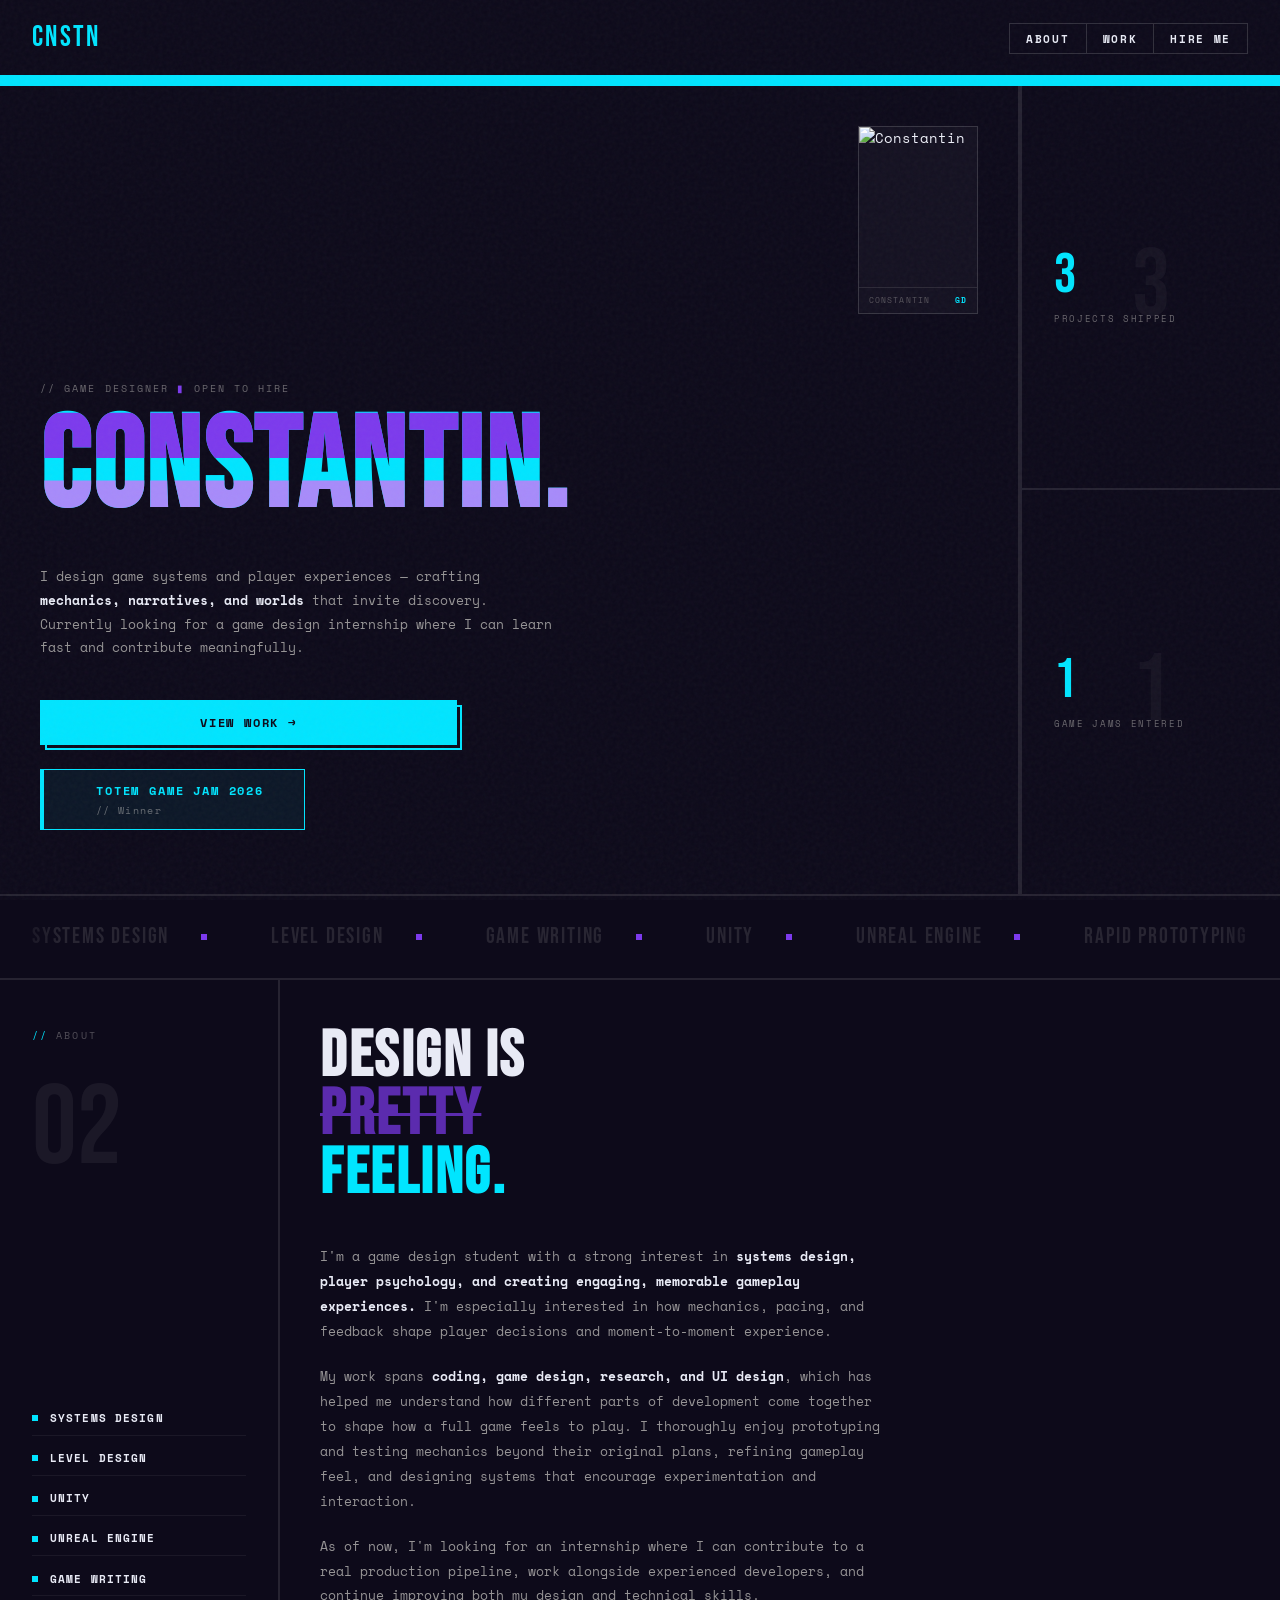
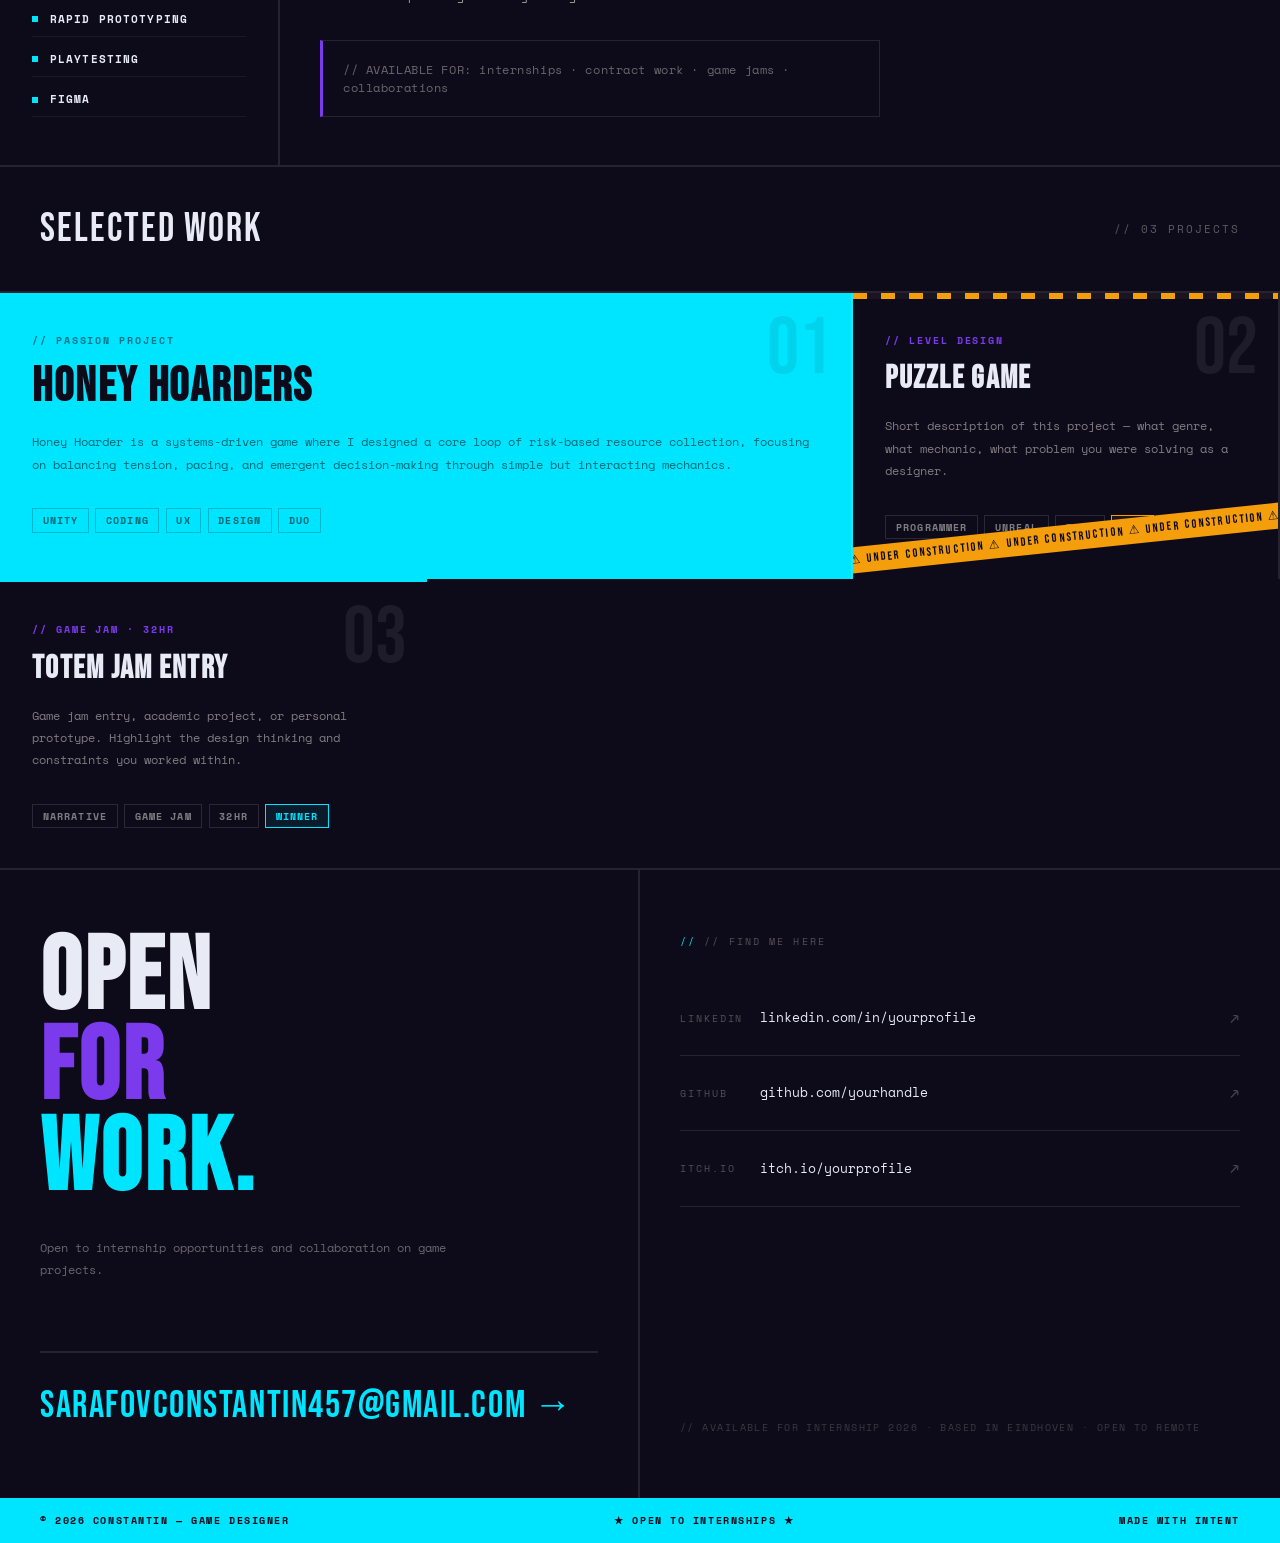
==== index.html @ 40b4c7c0 "Add files via upload" ====
<!DOCTYPE html>
<html lang="en">
<head>
<meta charset="UTF-8">
<meta name="viewport" content="width=device-width, initial-scale=1.0">
<title>CONSTANTIN — GAME DESIGNER</title>
<link rel="preconnect" href="https://fonts.googleapis.com">
<link href="https://fonts.googleapis.com/css2?family=Black+Han+Sans&family=Space+Mono:ital,wght@0,400;0,700;1,400&family=Bebas+Neue&display=swap" rel="stylesheet">
<link rel="stylesheet" href="style.css">
<style>
  /* ── project-02 card: under construction ── */
  .project-card-wip {
    position: relative;
    overflow: hidden;
  }

  /* animated caution stripe across the top of the card */
  .project-card-wip::before {
    content: '';
    position: absolute;
    top: 0; left: 0; right: 0;
    height: 6px;
    background: repeating-linear-gradient(
      90deg,
      #f59e0b 0px, #f59e0b 14px,
      #1a1520 14px, #1a1520 28px
    );
    background-size: 56px 100%;
    animation: cautionScroll 2s linear infinite;
    z-index: 5;
  }

  @keyframes cautionScroll {
    from { background-position: 0 0; }
    to   { background-position: 56px 0; }
  }

  /* diagonal caution tape strip across the card body */
  .project-card-wip::after {
    content: '⚠ UNDER CONSTRUCTION ⚠ UNDER CONSTRUCTION ⚠ UNDER CONSTRUCTION ⚠';
    position: absolute;
    bottom: 28px;
    left: -60px;
    right: -60px;
    background: #f59e0b;
    color: #0d0a1a;
    font-family: 'Bebas Neue', sans-serif;
    font-size: 0.75rem;
    letter-spacing: 0.18em;
    text-align: center;
    padding: 4px 0;
    transform: rotate(-6deg);
    z-index: 4;
    white-space: nowrap;
    overflow: hidden;
  }
</style>
</head>
<body>

<nav>
  <a href="#" class="nav-logo">CNSTN</a>
  <ul class="nav-links">
    <li><a href="#about">About</a></li>
    <li><a href="#projects">Work</a></li>
    <li><a href="#contact">Hire me</a></li>
  </ul>
</nav>

<div class="ticker">
  <span class="ticker-inner">
    GAME DESIGNER &nbsp;★&nbsp; OPEN TO INTERNSHIPS 2026 &nbsp;★&nbsp; SYSTEMS · LEVELS · NARRATIVE &nbsp;★&nbsp; UNITY &amp; UNREAL &nbsp;★&nbsp; SEEKING STUDIOS &nbsp;★&nbsp; GAME DESIGNER &nbsp;★&nbsp; OPEN TO INTERNSHIPS 2026 &nbsp;★&nbsp; SYSTEMS · LEVELS · NARRATIVE &nbsp;★&nbsp; UNITY &amp; UNREAL &nbsp;★&nbsp; SEEKING STUDIOS &nbsp;★&nbsp;
  </span>
</div>

<!-- HERO -->
<section class="hero" id="home">
  <div class="hero-left">

    <!-- PORTRAIT CARD — draggable, expandable -->
    <div class="hero-portrait" id="portrait">
      <img src="Images/Portfolio.jpg" alt="Constantin">
      <div class="hero-portrait-label">
        <span>Constantin</span><span>GD</span>
      </div>
      <button class="portrait-expand" id="portraitExpand" title="Expand">&#10530;</button>
    </div>

    <!-- Arrow hint pointing at the portrait -->
    <div class="portrait-hint" id="portraitHint">
      <span class="portrait-hint-text"></span>
    </div>

    <p class="hero-label">// GAME DESIGNER <span>▮</span> OPEN TO HIRE</p>
    <h1 class="hero-name">
      <span class="glitch" data-text="CONSTANTIN.">CONSTANTIN.</span>
    </h1>
    <p class="hero-desc">
      I design game systems and player experiences — crafting <strong>mechanics, narratives, and worlds</strong> that invite discovery. Currently looking for a game design internship where I can learn fast and contribute meaningfully.
    </p>
    <a href="#projects" class="hero-cta">View work →</a>

    <!-- AWARD BADGE -->
    <div class="award-badge">
      <span class="award-badge-icon"></span>
      <div>
        <p class="award-badge-title">Totem Game Jam 2026</p>
        <p class="award-badge-sub">// Winner</p>
      </div>
    </div>
  </div>

  <!-- STATS COLUMN -->
  <div class="hero-right">
    <div class="hero-stat" data-num="3">
      <p class="stat-num">3</p>
      <p class="stat-label">Projects shipped</p>
    </div>
    <div class="hero-stat" data-num="1">
      <p class="stat-num">1</p>
      <p class="stat-label">Game jams entered</p>
    </div>
  </div>
</section>

<!-- MARQUEE -->
<div class="marquee-divider">
  <div class="marquee-track">
    <span class="marquee-item">SYSTEMS DESIGN <span></span></span>
    <span class="marquee-item">LEVEL DESIGN <span></span></span>
    <span class="marquee-item">GAME WRITING <span></span></span>
    <span class="marquee-item">UNITY <span></span></span>
    <span class="marquee-item">UNREAL ENGINE <span></span></span>
    <span class="marquee-item">RAPID PROTOTYPING <span></span></span>
    <span class="marquee-item">PLAYTESTING <span></span></span>
    <span class="marquee-item">SYSTEMS DESIGN <span></span></span>
    <span class="marquee-item">LEVEL DESIGN <span></span></span>
    <span class="marquee-item">GAME WRITING <span></span></span>
    <span class="marquee-item">UNITY <span></span></span>
    <span class="marquee-item">UNREAL ENGINE <span></span></span>
    <span class="marquee-item">RAPID PROTOTYPING <span></span></span>
    <span class="marquee-item">PLAYTESTING <span></span></span>
  </div>
</div>

<!-- ABOUT -->
<section class="about" id="about">
  <div class="about-sidebar">
    <div>
      <p class="sidebar-label">About</p>
      <div class="sidebar-index">02</div>
    </div>
    <div class="sidebar-skills">
      <div class="skill-row"><div class="skill-dot"></div><span class="skill-name">Systems Design</span></div>
      <div class="skill-row"><div class="skill-dot"></div><span class="skill-name">Level Design</span></div>
      <div class="skill-row"><div class="skill-dot"></div><span class="skill-name">Unity</span></div>
      <div class="skill-row"><div class="skill-dot"></div><span class="skill-name">Unreal Engine</span></div>
      <div class="skill-row"><div class="skill-dot"></div><span class="skill-name">Game Writing</span></div>
      <div class="skill-row"><div class="skill-dot"></div><span class="skill-name">Rapid Prototyping</span></div>
      <div class="skill-row"><div class="skill-dot"></div><span class="skill-name">Playtesting</span></div>
      <div class="skill-row"><div class="skill-dot"></div><span class="skill-name">Figma</span></div>
    </div>
  </div>
  <div class="about-main">
    <h2 class="about-heading">
      DESIGN IS<br>
      <span class="scratch">PRETTY</span><br>
      <span class="highlight">FEELING.</span>
    </h2>
    <div class="about-body">
      <p>I'm a game design student with a strong interest in <strong>systems design, player psychology, and creating engaging, memorable gameplay experiences.</strong> I'm especially interested in how mechanics, pacing, and feedback shape player decisions and moment-to-moment experience.</p>
      <p>My work spans <strong>coding, game design, research, and UI design</strong>, which has helped me understand how different parts of development come together to shape how a full game feels to play. I thoroughly enjoy prototyping and testing mechanics beyond their original plans, refining gameplay feel, and designing systems that encourage experimentation and interaction.</p>
      <p>As of now, I'm looking for an internship where I can contribute to a real production pipeline, work alongside experienced developers, and continue improving both my design and technical skills.</p>
      <div class="about-footnote">
        // AVAILABLE FOR: internships · contract work · game jams · collaborations
      </div>
    </div>
  </div>
</section>

<!-- PROJECTS -->
<section id="projects">
  <div class="projects-header">
    <p class="projects-header-label">SELECTED WORK</p>
    <p class="projects-count">// 03 projects</p>
  </div>
  <div class="projects-grid">

    <div class="project-card project-featured" onclick="location.href='project-01.html'">
      <p class="project-num">01</p>
      <p class="project-type">// Passion Project</p>
      <h3 class="project-title">HONEY HOARDERS</h3>
      <p class="project-desc">Honey Hoarder is a systems-driven game where I designed a core loop of risk-based resource collection, focusing on balancing tension, pacing, and emergent decision-making through simple but interacting mechanics.</p>
      <div class="project-tags">
        <span class="project-tag">Unity</span>
        <span class="project-tag">Coding</span>
        <span class="project-tag">UX</span>
        <span class="project-tag">Design</span>
        <span class="project-tag">Duo</span>
      </div>
    </div>

    <!-- PROJECT 02 — UNDER CONSTRUCTION -->
    <div class="project-card project-card-wip" onclick="location.href='project-02.html'">
      <p class="project-num">02</p>
      <p class="project-type">// Level design</p>
      <h3 class="project-title">Puzzle Game</h3>
      <p class="project-desc">Short description of this project — what genre, what mechanic, what problem you were solving as a designer.</p>
      <div class="project-tags">
        <span class="project-tag">Programmer</span>
        <span class="project-tag">Unreal</span>
        <span class="project-tag">Team</span>
        <span class="project-tag" style="color:#f59e0b; border-color:#f59e0b; background:rgba(245,158,11,0.08);">WIP</span>
      </div>
    </div>

    <div class="project-card project-award" onclick="location.href='project-03.html'">
      <p class="project-num">03</p>
      <p class="project-type">// Game jam · 32hr</p>
      <h3 class="project-title">TOTEM JAM ENTRY</h3>
      <p class="project-desc">Game jam entry, academic project, or personal prototype. Highlight the design thinking and constraints you worked within.</p>
      <div class="project-tags">
        <span class="project-tag">Narrative</span>
        <span class="project-tag">Game Jam</span>
        <span class="project-tag">32hr</span>
        <span class="project-tag project-tag--award">Winner</span>
      </div>
    </div>

  </div>
</section>

<!-- CONTACT -->
<section class="contact" id="contact">
  <div class="contact-left">
    <div>
      <h2 class="contact-heading">
        OPEN<br>
        <span class="red">FOR</span><br>
        <span class="yellow">WORK.</span>
      </h2>
      <p class="contact-sub">Open to internship opportunities and collaboration on game projects.</p>
    </div>
    <a href="mailto:sarafovconstantin457@gmail.com" class="contact-email-big">sarafovconstantin457@gmail.com →</a>
  </div>
  <div class="contact-right">
    <div>
      <p class="sidebar-label" style="margin-bottom:2rem;">// Find me here</p>
      <div class="contact-links-grid">
        <a href="https://linkedin.com" class="contact-link-row">
          <span class="link-platform">LinkedIn</span>
          <span class="link-name">linkedin.com/in/yourprofile</span>
          <span class="link-arrow">↗</span>
        </a>
        <a href="https://github.com" class="contact-link-row">
          <span class="link-platform">GitHub</span>
          <span class="link-name">github.com/yourhandle</span>
          <span class="link-arrow">↗</span>
        </a>
        <a href="#" class="contact-link-row">
          <span class="link-platform">Itch.io</span>
          <span class="link-name">itch.io/yourprofile</span>
          <span class="link-arrow">↗</span>
        </a>
      </div>
    </div>
    <div style="margin-top: 4rem;">
      <p style="font-size:0.6rem; letter-spacing:0.15em; text-transform:uppercase; color:rgba(242,240,232,0.2);">
        // Available for internship 2026 · Based in Eindhoven · Open to remote
      </p>
    </div>
  </div>
</section>

<div class="footer-strip">
  <span>© 2026 Constantin — Game Designer</span>
  <span>★ OPEN TO INTERNSHIPS ★</span>
  <span>Made with intent</span>
</div>

<script>
(function() {
  const portrait = document.getElementById('portrait');
  const hint = document.getElementById('portraitHint');
  const expandBtn = document.getElementById('portraitExpand');

  let isDragging = false, startX, startY, origLeft, origTop;
  let isExpanded = false;

  function dismissHint() {
    hint.style.opacity = '0';
    hint.style.pointerEvents = 'none';
    setTimeout(() => hint.style.display = 'none', 400);
  }

  expandBtn.addEventListener('click', function(e) {
    e.stopPropagation();
    dismissHint();
    isExpanded = !isExpanded;
    portrait.classList.toggle('portrait-expanded', isExpanded);
    expandBtn.textContent = isExpanded ? '⤡' : '⤢';
  });

  portrait.addEventListener('mousedown', function(e) {
    if (e.target === expandBtn) return;
    dismissHint();
    isDragging = true;
    portrait.style.transition = 'none';

    const rect = portrait.getBoundingClientRect();
    const parentRect = portrait.offsetParent.getBoundingClientRect();
    startX = e.clientX;
    startY = e.clientY;
    origLeft = rect.left - parentRect.left;
    origTop  = rect.top  - parentRect.top;

    portrait.style.right = 'unset';
    portrait.style.left = origLeft + 'px';
    portrait.style.top  = origTop  + 'px';
    portrait.style.cursor = 'grabbing';
    e.preventDefault();
  });

  document.addEventListener('mousemove', function(e) {
    if (!isDragging) return;
    const dx = e.clientX - startX;
    const dy = e.clientY - startY;
    portrait.style.left = (origLeft + dx) + 'px';
    portrait.style.top  = (origTop  + dy) + 'px';
  });

  document.addEventListener('mouseup', function() {
    if (!isDragging) return;
    isDragging = false;
    portrait.style.cursor = 'grab';
  });

  portrait.addEventListener('touchstart', function(e) {
    if (e.target === expandBtn) return;
    dismissHint();
    const t = e.touches[0];
    isDragging = true;
    portrait.style.transition = 'none';
    const rect = portrait.getBoundingClientRect();
    const parentRect = portrait.offsetParent.getBoundingClientRect();
    startX = t.clientX; startY = t.clientY;
    origLeft = rect.left - parentRect.left;
    origTop  = rect.top  - parentRect.top;
    portrait.style.right = 'unset';
    portrait.style.left = origLeft + 'px';
    portrait.style.top  = origTop  + 'px';
  }, { passive: true });

  document.addEventListener('touchmove', function(e) {
    if (!isDragging) return;
    const t = e.touches[0];
    portrait.style.left = (origLeft + t.clientX - startX) + 'px';
    portrait.style.top  = (origTop  + t.clientY - startY) + 'px';
  }, { passive: true });

  document.addEventListener('touchend', function() { isDragging = false; });
})();
</script>
</body>
</html>
---- style.css ----
*, *::before, *::after { box-sizing: border-box; margin: 0; padding: 0; }

:root {
  --black: #0d0a1a;
  --white: #e8eaf5;
  --yellow: #00e5ff;
  --red: #7c3aed;
  --blue: #a78bfa;
  --mono: 'Space Mono', monospace;
  --display: 'Bebas Neue', sans-serif;
  --bold: 'Black Han Sans', sans-serif;
}

html { scroll-behavior: smooth; }

body {
  background: var(--black);
  color: var(--white);
  font-family: var(--mono);
  font-size: 14px;
  line-height: 1.5;
  cursor: crosshair;
  overflow-x: hidden;
}

/* NOISE OVERLAY */
body::before {
  content: '';
  position: fixed;
  inset: 0;
  background-image: url("data:image/svg+xml,%3Csvg viewBox='0 0 256 256' xmlns='http://www.w3.org/2000/svg'%3E%3Cfilter id='noise'%3E%3CfeTurbulence type='fractalNoise' baseFrequency='0.9' numOctaves='4' stitchTiles='stitch'/%3E%3C/filter%3E%3Crect width='100%25' height='100%25' filter='url(%23noise)' opacity='1'/%3E%3C/svg%3E");
  opacity: 0.04;
  pointer-events: none;
  z-index: 9999;
}

/* NAV */
nav {
  position: fixed;
  top: 0; left: 0; right: 0;
  z-index: 100;
  display: flex;
  align-items: center;
  justify-content: space-between;
  padding: 1rem 2rem;
  border-bottom: 2px solid var(--yellow);
  background: var(--black);
}

.nav-logo {
  font-family: var(--display);
  font-size: 1.8rem;
  color: var(--yellow);
  text-decoration: none;
  letter-spacing: 0.08em;
}

.nav-links {
  display: flex;
  gap: 0;
  list-style: none;
}

.nav-links a {
  font-family: var(--mono);
  font-size: 0.7rem;
  font-weight: 700;
  letter-spacing: 0.15em;
  text-transform: uppercase;
  color: var(--white);
  text-decoration: none;
  padding: 0.4rem 1rem;
  border: 1px solid rgba(255,255,255,0.15);
  border-right: none;
  transition: background 0.1s, color 0.1s;
}

.nav-links li:last-child a { border-right: 1px solid rgba(255,255,255,0.15); }
.nav-links a:hover { background: var(--yellow); color: var(--black); }

/* STATUS TICKER */
.ticker {
  background: var(--yellow);
  color: var(--black);
  font-family: var(--mono);
  font-size: 0.7rem;
  font-weight: 700;
  letter-spacing: 0.12em;
  text-transform: uppercase;
  padding: 0.35rem 0;
  overflow: hidden;
  white-space: nowrap;
  margin-top: 58px;
}

.ticker-inner {
  display: inline-block;
  animation: ticker 18s linear infinite;
}

@keyframes ticker {
  from { transform: translateX(100vw); }
  to   { transform: translateX(-100%); }
}

/* HERO */
.hero {
  min-height: 90vh;
  display: grid;
  grid-template-columns: 1fr 260px;
  border-bottom: 2px solid rgba(255,255,255,0.1);
  position: relative;
  overflow: hidden;
}

.hero-left {
  padding: 4rem 2.5rem 4rem;
  display: flex;
  flex-direction: column;
  justify-content: flex-end;
  border-right: 2px solid rgba(255,255,255,0.1);
  position: relative;
  z-index: 1;
}

.hero-label {
  font-size: 0.65rem;
  letter-spacing: 0.2em;
  text-transform: uppercase;
  color: rgba(242,240,232,0.4);
  margin-bottom: 1rem;
  font-family: var(--mono);
}

.hero-label span {
  color: var(--red);
  animation: blink 1.2s step-end infinite;
}

@keyframes blink { 0%,100%{opacity:1} 50%{opacity:0} }

.hero-name {
  font-family: var(--display);
  font-size: clamp(5rem, 10vw, 9rem);
  line-height: 0.88;
  letter-spacing: 0.02em;
  color: var(--white);
  margin-bottom: 2.5rem;
  position: relative;
}

.hero-name .glitch {
  position: relative;
  display: inline-block;
  color: var(--yellow);
}

.hero-name .glitch::before,
.hero-name .glitch::after {
  content: attr(data-text);
  position: absolute;
  top: 0; left: 0;
  width: 100%;
}

.hero-name .glitch::before {
  color: var(--red);
  animation: glitch1 3.5s infinite;
  clip-path: polygon(0 0, 100% 0, 100% 40%, 0 40%);
}

.hero-name .glitch::after {
  color: var(--blue);
  animation: glitch2 3.5s infinite;
  clip-path: polygon(0 60%, 100% 60%, 100% 100%, 0 100%);
}

@keyframes glitch1 {
  0%,90%,100% { transform: translate(0); }
  92% { transform: translate(-4px, 1px); }
  94% { transform: translate(4px, -1px); }
  96% { transform: translate(-2px, 2px); }
}

@keyframes glitch2 {
  0%,90%,100% { transform: translate(0); }
  92% { transform: translate(4px, 1px); }
  94% { transform: translate(-4px, -1px); }
  96% { transform: translate(3px, -2px); }
}

.hero-desc {
  font-size: 0.82rem;
  color: rgba(242,240,232,0.6);
  line-height: 1.8;
  max-width: 32rem;
  margin-bottom: 2.5rem;
}

.hero-desc strong { color: var(--white); font-weight: 700; }

/* CTA BUTTON — longer + proper lift animation */
.hero-cta {
  display: inline-flex;
  align-items: center;
  gap: 0.75rem;
  font-family: var(--mono);
  font-size: 0.75rem;
  font-weight: 700;
  letter-spacing: 0.15em;
  text-transform: uppercase;
  color: var(--black);
  background: var(--yellow);
  padding: 0.85rem 10rem;
  text-decoration: none;
  border: none;
  position: relative;
  transition: transform 0.15s ease;
  align-self: flex-start;
}

.hero-cta::after {
  content: '';
  position: absolute;
  bottom: -5px; right: -5px;
  width: 100%; height: 100%;
  border: 2px solid var(--yellow);
  z-index: -1;
  transition: bottom 0.15s ease, right 0.15s ease;
}

.hero-cta:hover {
  transform: translate(-4px, -4px);
}

.hero-cta:hover::after {
  bottom: -9px;
  right: -9px;
}

/* AWARD BADGE */
.award-badge {
  display: inline-flex;
  align-items: center;
  gap: 0.75rem;
  margin-top: 1.5rem;
  padding: 0.75rem 2.5rem;
  border: 1px solid var(--yellow);
  border-left: 4px solid var(--yellow);
  background: rgba(0,229,255,0.06);
  align-self: flex-start;
  position: relative;
  overflow: hidden;
}

/* subtle shimmer sweep on the badge */
.award-badge::after {
  content: '';
  position: absolute;
  top: 0; left: -100%;
  width: 60%;
  height: 100%;
  background: linear-gradient(
    to right,
    transparent 0%,
    rgba(0,229,255,0.12) 50%,
    transparent 100%
  );
  animation: shimmer 4s ease-in-out infinite;
}

@keyframes shimmer {
  0%   { left: -100%; }
  40%  { left: 150%; }
  100% { left: 150%; }
}

.award-badge-icon {
  font-size: 1.5rem;
  line-height: 1;
  position: relative;
  z-index: 1;
}

.award-badge-title {
  font-family: var(--mono);
  font-size: 0.72rem;
  font-weight: 700;
  letter-spacing: 0.16em;
  text-transform: uppercase;
  color: var(--yellow);
  margin: 0;
  position: relative;
  z-index: 1;
}

.award-badge-sub {
  font-size: 0.6rem;
  letter-spacing: 0.14em;
  color: rgba(242,240,232,0.4);
  margin-top: 0.2rem;
  margin-bottom: 0;
  position: relative;
  z-index: 1;
}

/* PORTRAIT CARD — small framed photo in top-right of hero-left */
.hero-portrait {
  position: absolute;
  top: 2.5rem;
  right: 2.5rem;
  width: 120px;
  border: 1px solid rgba(255,255,255,0.15);
  background: rgba(255,255,255,0.03);
  z-index: 2;
  cursor: grab;
  transition: width 0.3s ease, box-shadow 0.3s ease;
  user-select: none;
}

.hero-portrait:active { cursor: grabbing; }

.hero-portrait.portrait-expanded {
  width: 260px;
  box-shadow: 0 0 0 2px var(--yellow);
}

.hero-portrait.portrait-expanded img,
.hero-portrait.portrait-expanded .hero-portrait-placeholder {
  height: 340px;
}

.hero-portrait img {
  width: 100%;
  height: 160px;
  object-fit: cover;
  object-position: center top;
  display: block;
  filter: grayscale(15%) contrast(1.05);
  transition: height 0.3s ease;
  pointer-events: none;
}

.hero-portrait-placeholder {
  width: 100%;
  height: 160px;
  display: flex;
  align-items: center;
  justify-content: center;
  background: rgba(255,255,255,0.02);
  position: relative;
  overflow: hidden;
  transition: height 0.3s ease;
}

.hero-portrait-placeholder::before {
  content: '';
  position: absolute;
  inset: 0.6rem;
  border: 1px dashed rgba(255,255,255,0.1);
}

.hero-portrait-placeholder span {
  font-size: 0.55rem;
  letter-spacing: 0.18em;
  text-transform: uppercase;
  color: rgba(242,240,232,0.2);
  font-family: var(--mono);
}

.hero-portrait-label {
  display: flex;
  align-items: center;
  justify-content: space-between;
  padding: 0.4rem 0.6rem;
  border-top: 1px solid rgba(255,255,255,0.1);
}

.hero-portrait-label span {
  font-size: 0.52rem;
  letter-spacing: 0.14em;
  text-transform: uppercase;
  font-family: var(--mono);
  color: rgba(242,240,232,0.3);
}

.hero-portrait-label span:last-child {
  color: var(--yellow);
  font-weight: 700;
}

/* Expand button */
.portrait-expand {
  position: absolute;
  top: 0.4rem;
  right: 0.4rem;
  width: 22px;
  height: 22px;
  background: rgba(10,10,8,0.75);
  border: 1px solid rgba(255,255,255,0.15);
  color: var(--yellow);
  font-size: 0.8rem;
  line-height: 1;
  cursor: pointer;
  display: flex;
  align-items: center;
  justify-content: center;
  opacity: 0;
  transition: opacity 0.2s;
  z-index: 3;
}

.hero-portrait:hover .portrait-expand { opacity: 1; }
.hero-portrait.portrait-expanded .portrait-expand { opacity: 1; }

/* Arrow hint */
.portrait-hint {
  position: absolute;
  top: 2rem;
  right: 10rem;
  display: flex;
  align-items: flex-start;
  gap: 0.5rem;
  z-index: 3;
  pointer-events: none;
  transition: opacity 0.4s ease;
}

.portrait-hint-text {
  font-size: 0.58rem;
  letter-spacing: 0.14em;
  text-transform: uppercase;
  color: rgba(0,229,255,0.6);
  font-family: var(--mono);
  white-space: nowrap;
  animation: hintPulse 2s ease-in-out infinite;
}

@keyframes hintPulse {
  0%, 100% { opacity: 0.6; }
  50% { opacity: 1; }
}

.portrait-hint-arrow {
  width: 40px;
  height: 40px;
  flex-shrink: 0;
  margin-top: -4px;
  animation: hintBounce 1.5s ease-in-out infinite;
}

@keyframes hintBounce {
  0%, 100% { transform: translateX(0); }
  50% { transform: translateX(4px); }
}

/* HERO STATS */
.hero-right {
  display: grid;
  grid-template-rows: 1fr 1fr;
  position: relative;
  z-index: 1;
  border-left: 2px solid rgba(255,255,255,0.1);
}

.hero-stat {
  padding: 2.5rem 2rem;
  border-bottom: 2px solid rgba(255,255,255,0.1);
  display: flex;
  flex-direction: column;
  justify-content: center;
  position: relative;
  overflow: hidden;
}

.hero-stat:last-child { border-bottom: none; }

.hero-stat::before {
  content: attr(data-num);
  position: absolute;
  left: 50%;
  transform: translateX(-50%) translateY(-50%);
  top: 50%;
  font-family: var(--display);
  font-size: 6rem;
  color: rgba(255,255,255,0.04);
  line-height: 1;
  pointer-events: none;
}

/* Award stat cell — yellow tinted */
.hero-stat--award {
  background: rgba(0,229,255,0.04);
  border-left: 3px solid var(--yellow);
}

.hero-stat--award::before { display: none; }

.stat-num {
  font-family: var(--display);
  font-size: 3.5rem;
  color: var(--yellow);
  line-height: 1;
  margin-bottom: 0.5rem;
}

.stat-num--trophy {
  font-family: unset;
  font-size: 2rem;
}

.stat-label {
  font-size: 0.58rem;
  letter-spacing: 0.18em;
  text-transform: uppercase;
  color: rgba(242,240,232,0.4);
  line-height: 1.6;
}

/* MARQUEE DIVIDER */
.marquee-divider {
  padding: 1.5rem 0;
  overflow: hidden;
  white-space: nowrap;
  border-bottom: 2px solid rgba(255,255,255,0.1);
  position: relative;
}

.marquee-divider::before {
  content: '';
  position: absolute;
  left: 0; top: 0; bottom: 0;
  width: 60px;
  background: linear-gradient(to right, var(--black), transparent);
  z-index: 1;
}

.marquee-divider::after {
  content: '';
  position: absolute;
  right: 0; top: 0; bottom: 0;
  width: 60px;
  background: linear-gradient(to left, var(--black), transparent);
  z-index: 1;
}

.marquee-track {
  display: inline-flex;
  gap: 0;
  animation: marquee 20s linear infinite;
}

@keyframes marquee {
  from { transform: translateX(0); }
  to   { transform: translateX(-50%); }
}

.marquee-item {
  font-family: var(--display);
  font-size: 1.4rem;
  letter-spacing: 0.08em;
  color: rgba(242,240,232,0.12);
  padding: 0 2rem;
  display: flex;
  align-items: center;
  gap: 2rem;
}

.marquee-item span {
  width: 6px;
  height: 6px;
  background: var(--red);
  display: inline-block;
  flex-shrink: 0;
}

/* ABOUT */
.about {
  display: grid;
  grid-template-columns: 280px 1fr;
  border-bottom: 2px solid rgba(255,255,255,0.1);
}

.about-sidebar {
  padding: 3rem 2rem;
  border-right: 2px solid rgba(255,255,255,0.1);
  display: flex;
  flex-direction: column;
  justify-content: space-between;
}

.sidebar-label {
  font-size: 0.6rem;
  letter-spacing: 0.22em;
  text-transform: uppercase;
  color: rgba(242,240,232,0.3);
  margin-bottom: 2rem;
  display: flex;
  align-items: center;
  gap: 0.5rem;
}

.sidebar-label::before {
  content: '//';
  color: var(--yellow);
}

.sidebar-index {
  font-family: var(--display);
  font-size: 7rem;
  color: rgba(255,255,255,0.06);
  line-height: 1;
}

.sidebar-skills {
  display: flex;
  flex-direction: column;
  gap: 0.4rem;
}

.skill-row {
  display: flex;
  align-items: center;
  gap: 0.75rem;
  padding: 0.5rem 0;
  border-bottom: 1px solid rgba(255,255,255,0.06);
}

.skill-dot {
  width: 6px; height: 6px;
  background: var(--yellow);
  flex-shrink: 0;
}

.skill-name {
  font-size: 0.7rem;
  font-weight: 700;
  letter-spacing: 0.1em;
  text-transform: uppercase;
  color: var(--white);
}

.about-main {
  padding: 3rem 2.5rem;
}

.about-heading {
  font-family: var(--display);
  font-size: clamp(2.5rem, 5vw, 4.5rem);
  line-height: 0.92;
  letter-spacing: 0.04em;
  color: var(--white);
  margin-bottom: 2.5rem;
}

.about-heading .highlight {
  color: var(--yellow);
  position: relative;
  display: inline-block;
}

.about-heading .scratch {
  color: var(--red);
  text-decoration: line-through;
  text-decoration-thickness: 3px;
  text-decoration-color: var(--red);
  opacity: 0.7;
}

.about-body {
  max-width: 560px;
}

.about-body p {
  font-size: 0.82rem;
  color: rgba(242,240,232,0.6);
  line-height: 1.9;
  margin-bottom: 1.25rem;
}

.about-body p strong { color: var(--white); }

.about-footnote {
  margin-top: 2rem;
  padding: 1.25rem;
  border: 1px solid rgba(255,255,255,0.1);
  border-left: 3px solid var(--red);
  font-size: 0.72rem;
  color: rgba(242,240,232,0.4);
  letter-spacing: 0.05em;
}

/* PROJECTS */
.projects-header {
  display: flex;
  align-items: center;
  justify-content: space-between;
  padding: 2rem 2.5rem;
  border-bottom: 2px solid rgba(255,255,255,0.1);
}

.projects-header-label {
  font-family: var(--display);
  font-size: 2.5rem;
  letter-spacing: 0.05em;
  color: var(--white);
}

.projects-count {
  font-size: 0.7rem;
  letter-spacing: 0.18em;
  text-transform: uppercase;
  color: rgba(242,240,232,0.35);
}

.projects-grid {
  display: grid;
  grid-template-columns: 1fr 1fr 1fr;
}

.project-card {
  padding: 2.5rem 2rem;
  border-right: 2px solid rgba(255,255,255,0.1);
  border-bottom: 2px solid rgba(255,255,255,0.1);
  position: relative;
  overflow: hidden;
  transition: background 0.15s;
  cursor: pointer;
}

.project-card:last-child,
.project-card:nth-child(3) { border-right: none; }

.project-card:nth-last-child(-n+3) { border-bottom: none; }

.project-card:hover { background: rgba(255,255,255,0.03); }

.project-card:hover .project-num { color: var(--yellow); }

/* Award project card — subtle yellow top border */
.project-award {
  border-top: 3px solid var(--yellow);
}

.project-num {
  font-family: var(--display);
  font-size: 5rem;
  line-height: 1;
  color: rgba(255,255,255,0.07);
  position: absolute;
  top: 1rem;
  right: 1.25rem;
  transition: color 0.15s;
  pointer-events: none;
}

.project-type {
  font-size: 0.6rem;
  letter-spacing: 0.2em;
  text-transform: uppercase;
  color: var(--red);
  margin-bottom: 1rem;
  font-weight: 700;
}

.project-title {
  font-family: var(--display);
  font-size: 2rem;
  letter-spacing: 0.04em;
  color: var(--white);
  line-height: 1;
  margin-bottom: 1.25rem;
}

.project-desc {
  font-size: 0.78rem;
  color: rgba(242,240,232,0.5);
  line-height: 1.8;
  margin-bottom: 2rem;
}

.project-tags {
  display: flex;
  flex-wrap: wrap;
  gap: 0.4rem;
}

.project-tag {
  font-size: 0.6rem;
  letter-spacing: 0.12em;
  text-transform: uppercase;
  font-weight: 700;
  color: rgba(242,240,232,0.5);
  border: 1px solid rgba(255,255,255,0.12);
  padding: 0.25rem 0.6rem;
}

/* Award winner tag inside project */
.project-tag--award {
  color: var(--yellow);
  border-color: var(--yellow);
  background: rgba(0,229,255,0.08);
}

/* FEATURED PROJECT */
.project-featured {
  grid-column: span 2;
  background: var(--yellow);
  border-right: 2px solid rgba(255,255,255,0.1);
}

.project-featured:hover { background: #00e5ffcc; }

.project-featured .project-type { color: var(--black); opacity: 0.5; }
.project-featured .project-title { color: var(--black); font-size: 3rem; }
.project-featured .project-desc { color: rgba(0,0,0,0.55); }
.project-featured .project-num { color: rgba(0,0,0,0.08); }
.project-featured:hover .project-num { color: rgba(0,0,0,0.15); }

.project-featured .project-tag {
  color: rgba(0,0,0,0.55);
  border-color: rgba(0,0,0,0.2);
}

/* CONTACT */
.contact {
  min-height: 70vh;
  display: grid;
  grid-template-columns: 1fr 1fr;
  border-top: 2px solid rgba(255,255,255,0.1);
}

.contact-left {
  padding: 4rem 2.5rem;
  border-right: 2px solid rgba(255,255,255,0.1);
  display: flex;
  flex-direction: column;
  justify-content: space-between;
}

.contact-heading {
  font-family: var(--display);
  font-size: clamp(3rem, 8vw, 7rem);
  line-height: 0.88;
  letter-spacing: 0.03em;
  color: var(--white);
}

.contact-heading .red { color: var(--red); }
.contact-heading .yellow { color: var(--yellow); }

.contact-sub {
  font-size: 0.78rem;
  color: rgba(242,240,232,0.4);
  line-height: 1.8;
  max-width: 28rem;
  margin-top: 2rem;
}

.contact-email-big {
  display: block;
  font-family: var(--display);
  font-size: clamp(1.4rem, 3vw, 2.4rem);
  color: var(--yellow);
  text-decoration: none;
  letter-spacing: 0.04em;
  border-top: 2px solid rgba(255,255,255,0.1);
  padding-top: 1.5rem;
  margin-top: 2rem;
  transition: color 0.1s;
}

.contact-email-big:hover { color: var(--red); }

.contact-right {
  padding: 4rem 2.5rem;
  display: flex;
  flex-direction: column;
  justify-content: space-between;
}

.contact-links-grid {
  display: flex;
  flex-direction: column;
  gap: 0;
}

.contact-link-row {
  display: flex;
  align-items: center;
  justify-content: space-between;
  padding: 1.5rem 0;
  border-bottom: 1px solid rgba(255,255,255,0.1);
  text-decoration: none;
  transition: padding-left 0.15s;
}

.contact-link-row:hover { padding-left: 0.75rem; }
.contact-link-row:hover .link-name { color: var(--yellow); }

.link-platform {
  font-size: 0.6rem;
  letter-spacing: 0.2em;
  text-transform: uppercase;
  color: rgba(242,240,232,0.3);
  width: 5rem;
}

.link-name {
  font-size: 0.82rem;
  color: var(--white);
  font-family: var(--mono);
  transition: color 0.15s;
  flex: 1;
}

.link-arrow {
  color: rgba(242,240,232,0.25);
  font-size: 1.1rem;
}

.footer-strip {
  background: var(--yellow);
  color: var(--black);
  padding: 0.9rem 2.5rem;
  display: flex;
  align-items: center;
  justify-content: space-between;
  font-size: 0.65rem;
  font-weight: 700;
  letter-spacing: 0.15em;
  text-transform: uppercase;
}

/* ANIMATIONS */
@keyframes slideIn {
  from { opacity: 0; transform: translateY(30px); }
  to   { opacity: 1; transform: translateY(0); }
}

.hero-left > * {
  animation: slideIn 0.6s ease both;
}

.hero-label       { animation-delay: 0.1s; }
.hero-name        { animation-delay: 0.2s; }
.hero-desc        { animation-delay: 0.35s; }
.hero-cta         { animation-delay: 0.5s; }
.award-badge      { animation-delay: 0.65s; }

/* RESPONSIVE */
@media (max-width: 1100px) {
  .hero { grid-template-columns: 1fr 220px; }
}

@media (max-width: 900px) {
  .hero { grid-template-columns: 1fr; min-height: auto; }
  .hero-portrait { display: none; }
  .hero-right { display: none; }

  .about { grid-template-columns: 1fr; }
  .about-sidebar {
    border-right: none;
    border-bottom: 2px solid rgba(255,255,255,0.1);
    flex-direction: row;
    flex-wrap: wrap;
  }
  .projects-grid { grid-template-columns: 1fr; }
  .project-featured { grid-column: span 1; }
  .project-card { border-right: none; }
  .project-card:nth-child(3) { border-right: none; }
  .contact { grid-template-columns: 1fr; }
  .contact-left { border-right: none; border-bottom: 2px solid rgba(255,255,255,0.1); }
}
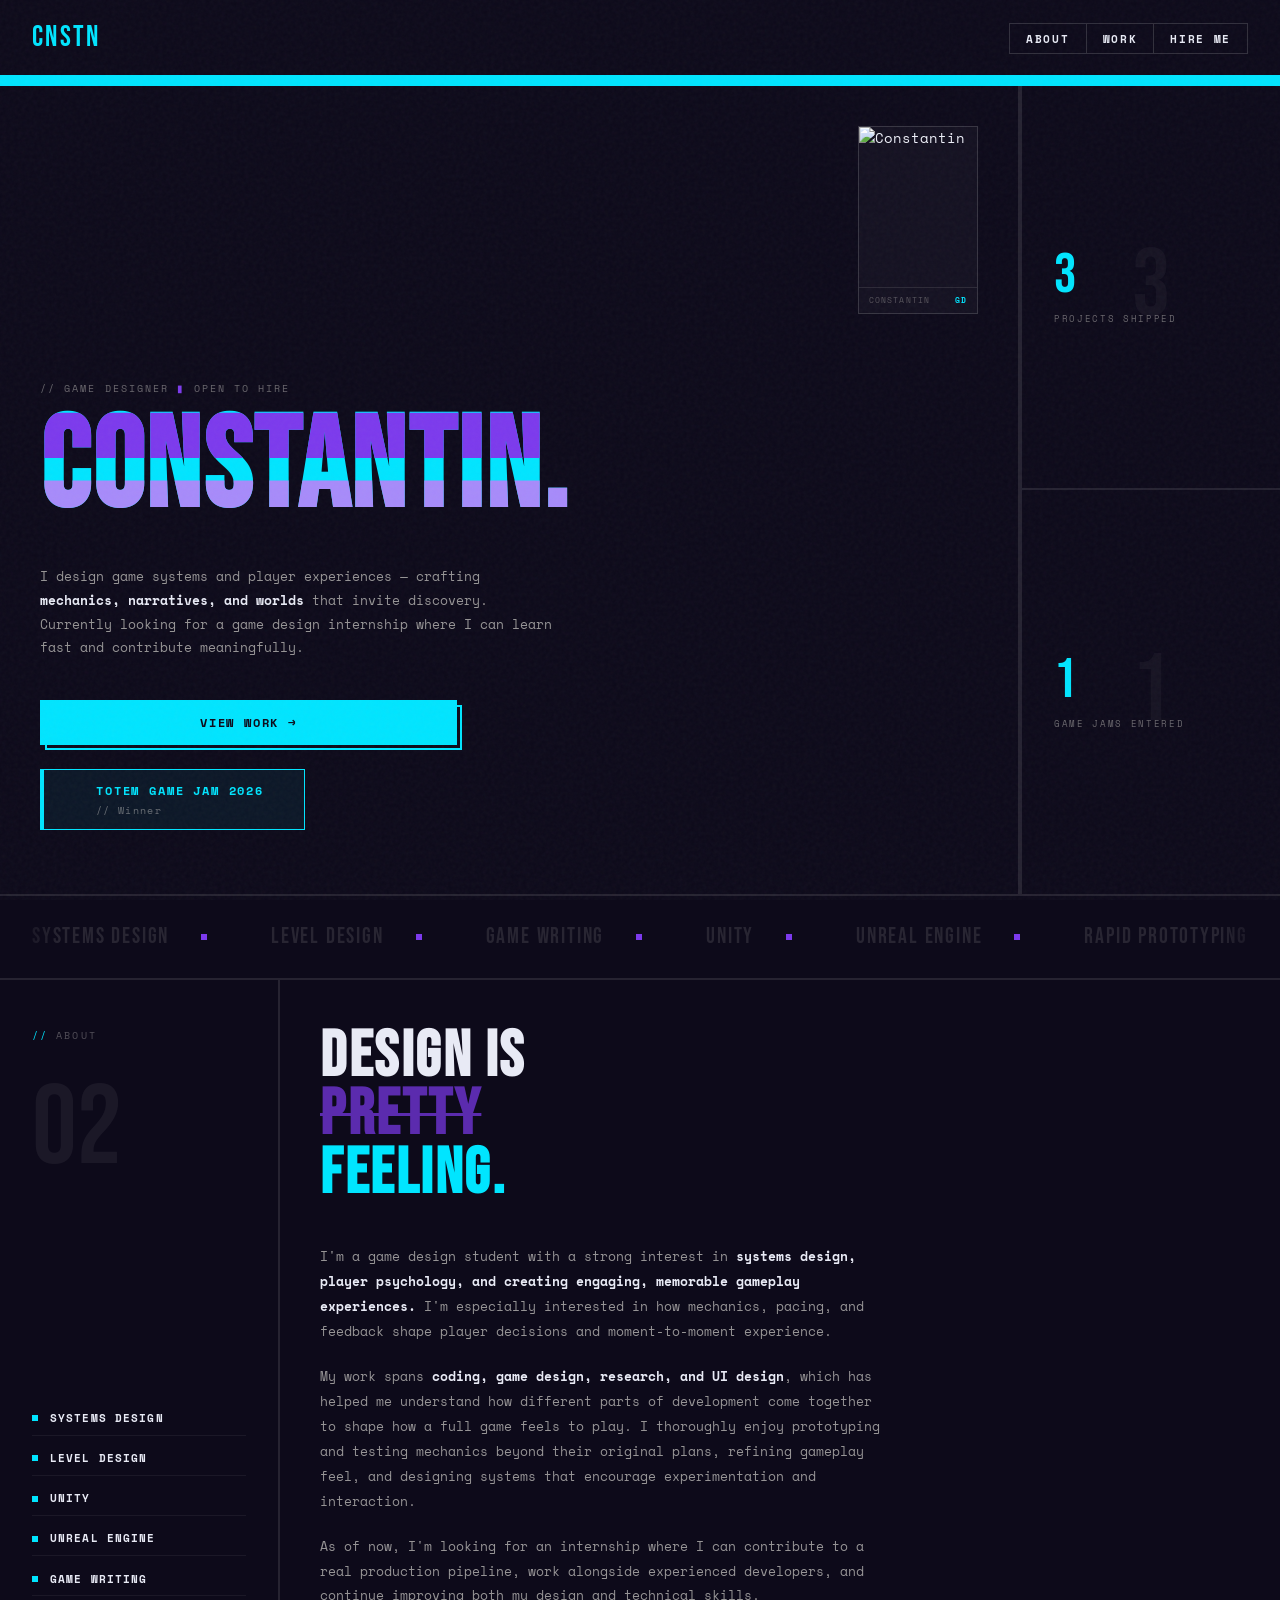
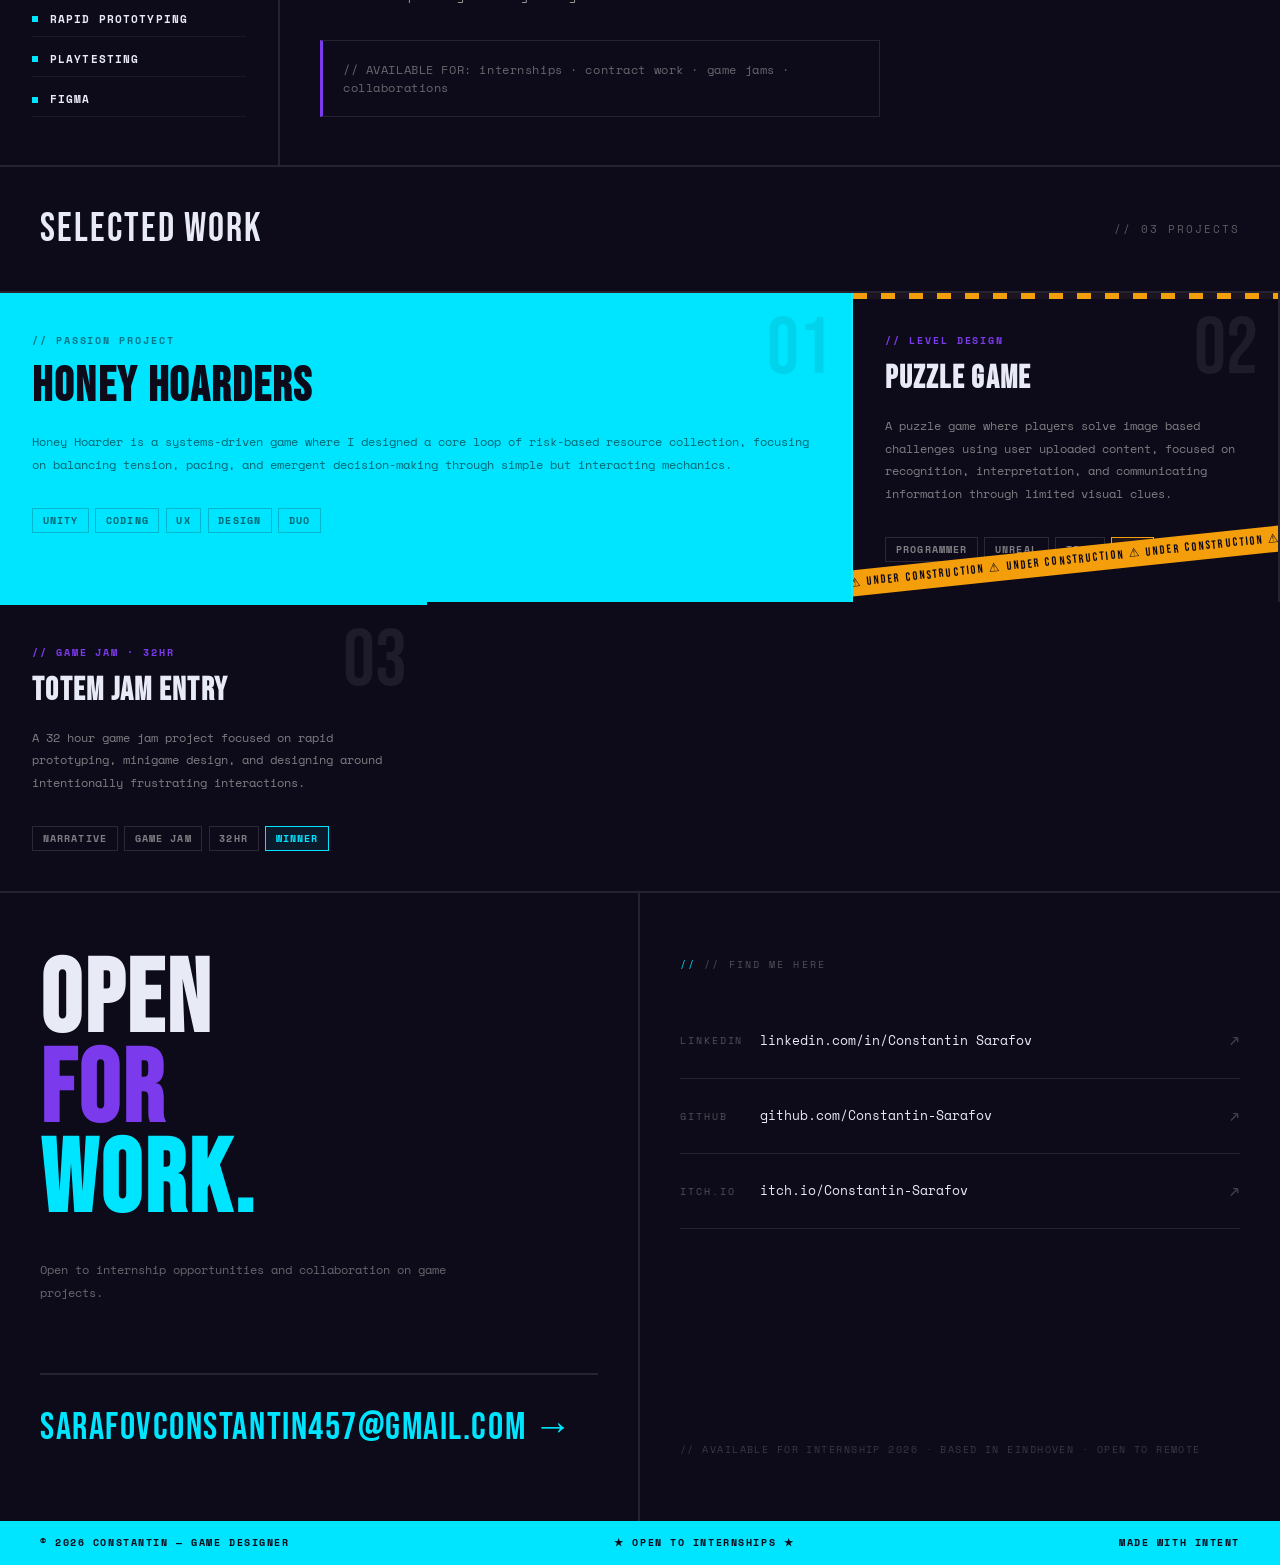
==== commit 073884f3: "Added the new files to the repository Had to remove some placeholders I had put there and forgot to " ====
--- a/index.html
+++ b/index.html
@@ -205,7 +205,7 @@
       <p class="project-num">02</p>
       <p class="project-type">// Level design</p>
       <h3 class="project-title">Puzzle Game</h3>
-      <p class="project-desc">Short description of this project — what genre, what mechanic, what problem you were solving as a designer.</p>
+      <p class="project-desc">A puzzle game where players solve image based challenges using user uploaded content, focused on recognition, interpretation, and communicating information through limited visual clues.</p>
       <div class="project-tags">
         <span class="project-tag">Programmer</span>
         <span class="project-tag">Unreal</span>
@@ -218,7 +218,7 @@
       <p class="project-num">03</p>
       <p class="project-type">// Game jam · 32hr</p>
       <h3 class="project-title">TOTEM JAM ENTRY</h3>
-      <p class="project-desc">Game jam entry, academic project, or personal prototype. Highlight the design thinking and constraints you worked within.</p>
+      <p class="project-desc">A 32 hour game jam project focused on rapid prototyping, minigame design, and designing around intentionally frustrating interactions.</p>
       <div class="project-tags">
         <span class="project-tag">Narrative</span>
         <span class="project-tag">Game Jam</span>
@@ -247,19 +247,19 @@
     <div>
       <p class="sidebar-label" style="margin-bottom:2rem;">// Find me here</p>
       <div class="contact-links-grid">
-        <a href="https://linkedin.com" class="contact-link-row">
+        <a href="https://www.linkedin.com/in/constantin-sarafov-1a34b9347/" class="contact-link-row">
           <span class="link-platform">LinkedIn</span>
-          <span class="link-name">linkedin.com/in/yourprofile</span>
+          <span class="link-name">linkedin.com/in/Constantin Sarafov</span>
           <span class="link-arrow">↗</span>
         </a>
-        <a href="https://github.com" class="contact-link-row">
+        <a href="https://github.com/Constantin-Sarafov" class="contact-link-row">
           <span class="link-platform">GitHub</span>
-          <span class="link-name">github.com/yourhandle</span>
+          <span class="link-name">github.com/Constantin-Sarafov</span>
           <span class="link-arrow">↗</span>
         </a>
-        <a href="#" class="contact-link-row">
+        <a href="https://constantin-sarafov.itch.io" class="contact-link-row">
           <span class="link-platform">Itch.io</span>
-          <span class="link-name">itch.io/yourprofile</span>
+          <span class="link-name">itch.io/Constantin-Sarafov</span>
           <span class="link-arrow">↗</span>
         </a>
       </div>
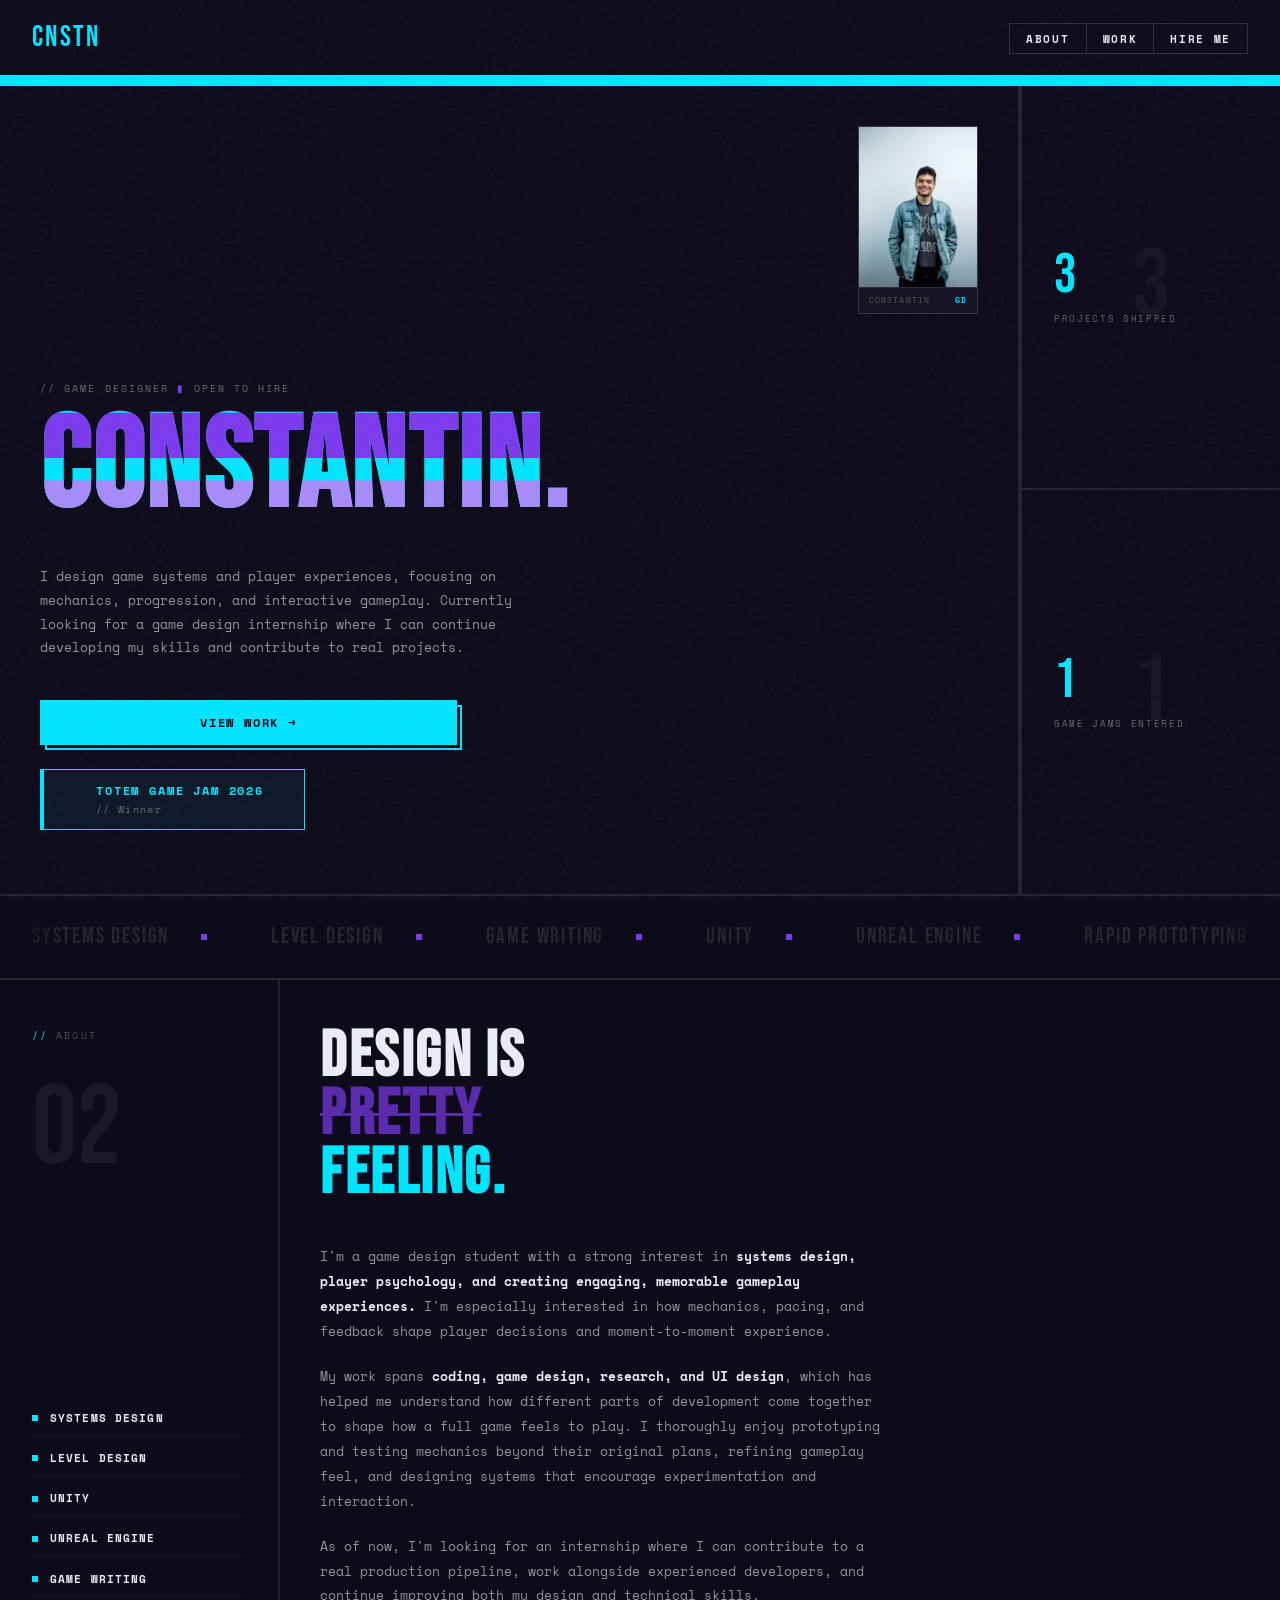
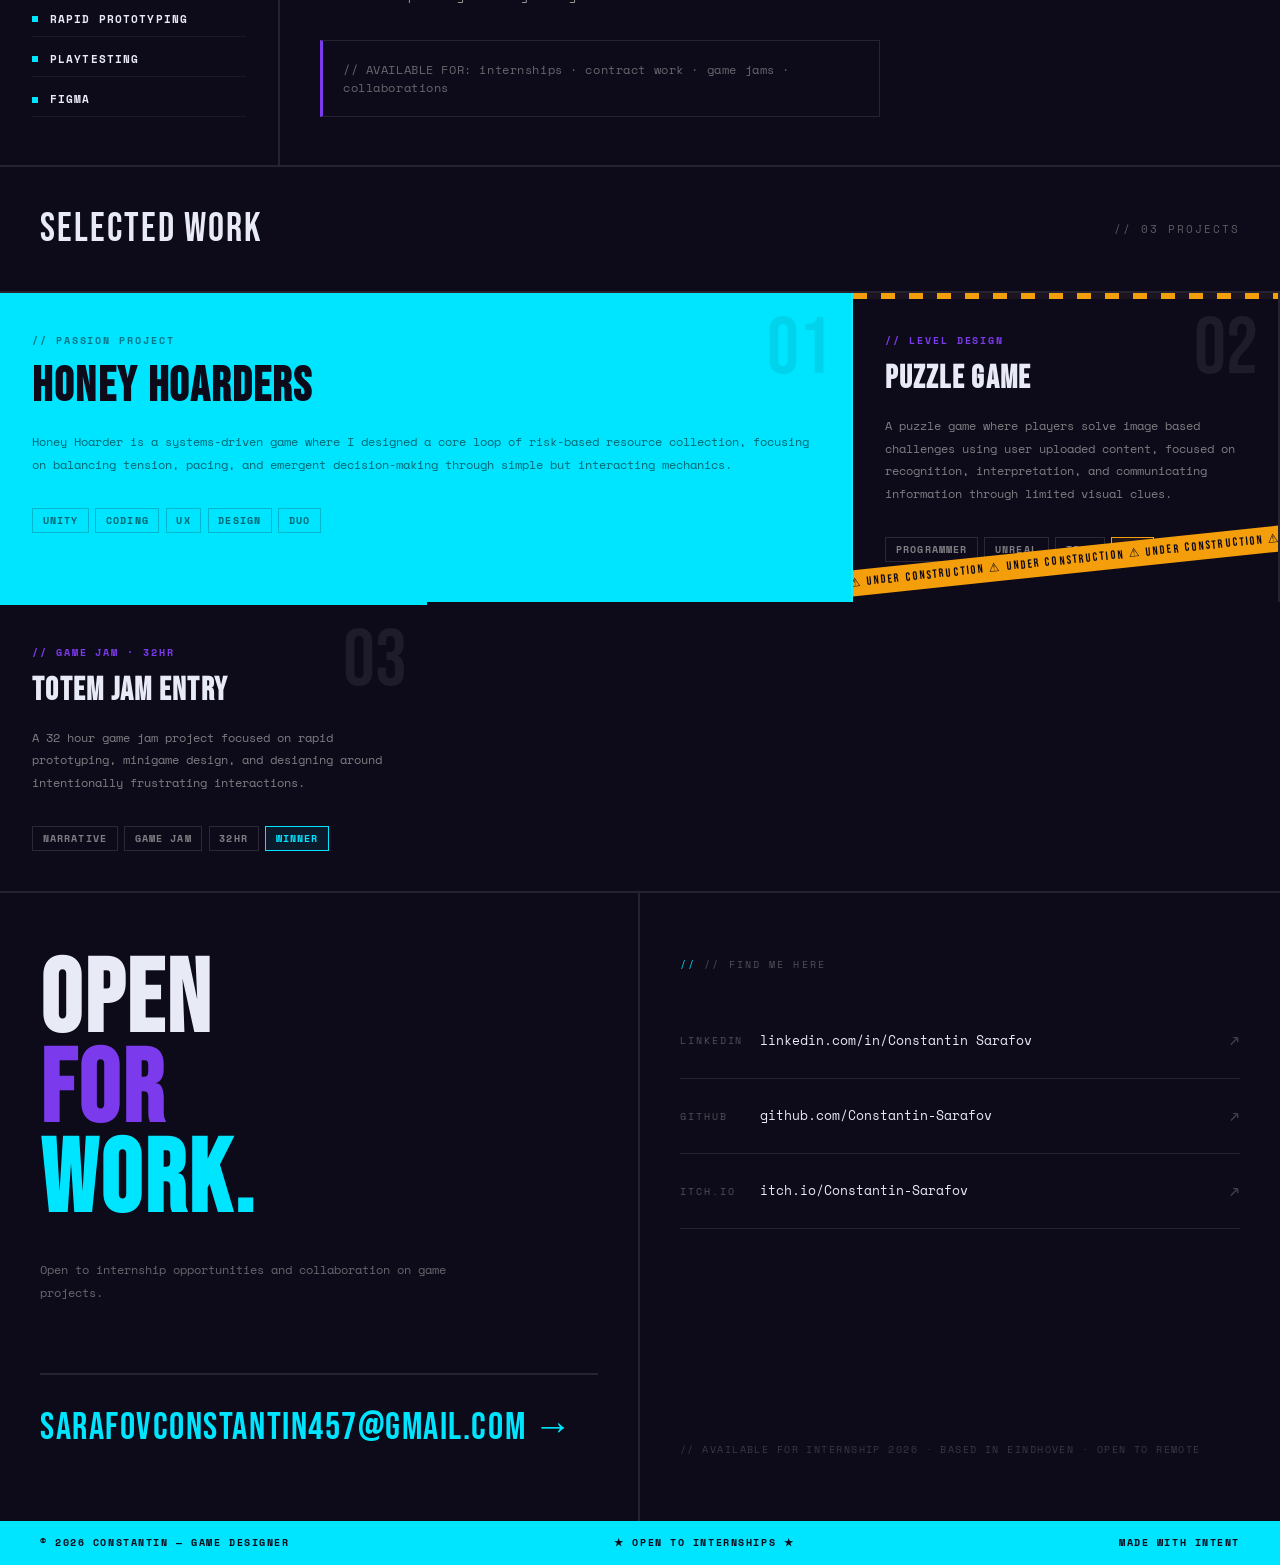
==== commit e3deeaff: "Changed the description in the beginning I did not like how it sounded since it did not osund like m" ====
--- a/index.html
+++ b/index.html
@@ -96,7 +96,7 @@
       <span class="glitch" data-text="CONSTANTIN.">CONSTANTIN.</span>
     </h1>
     <p class="hero-desc">
-      I design game systems and player experiences — crafting <strong>mechanics, narratives, and worlds</strong> that invite discovery. Currently looking for a game design internship where I can learn fast and contribute meaningfully.
+      I design game systems and player experiences, focusing on mechanics, progression, and interactive gameplay. Currently looking for a game design internship where I can continue developing my skills and contribute to real projects.
     </p>
     <a href="#projects" class="hero-cta">View work →</a>
 
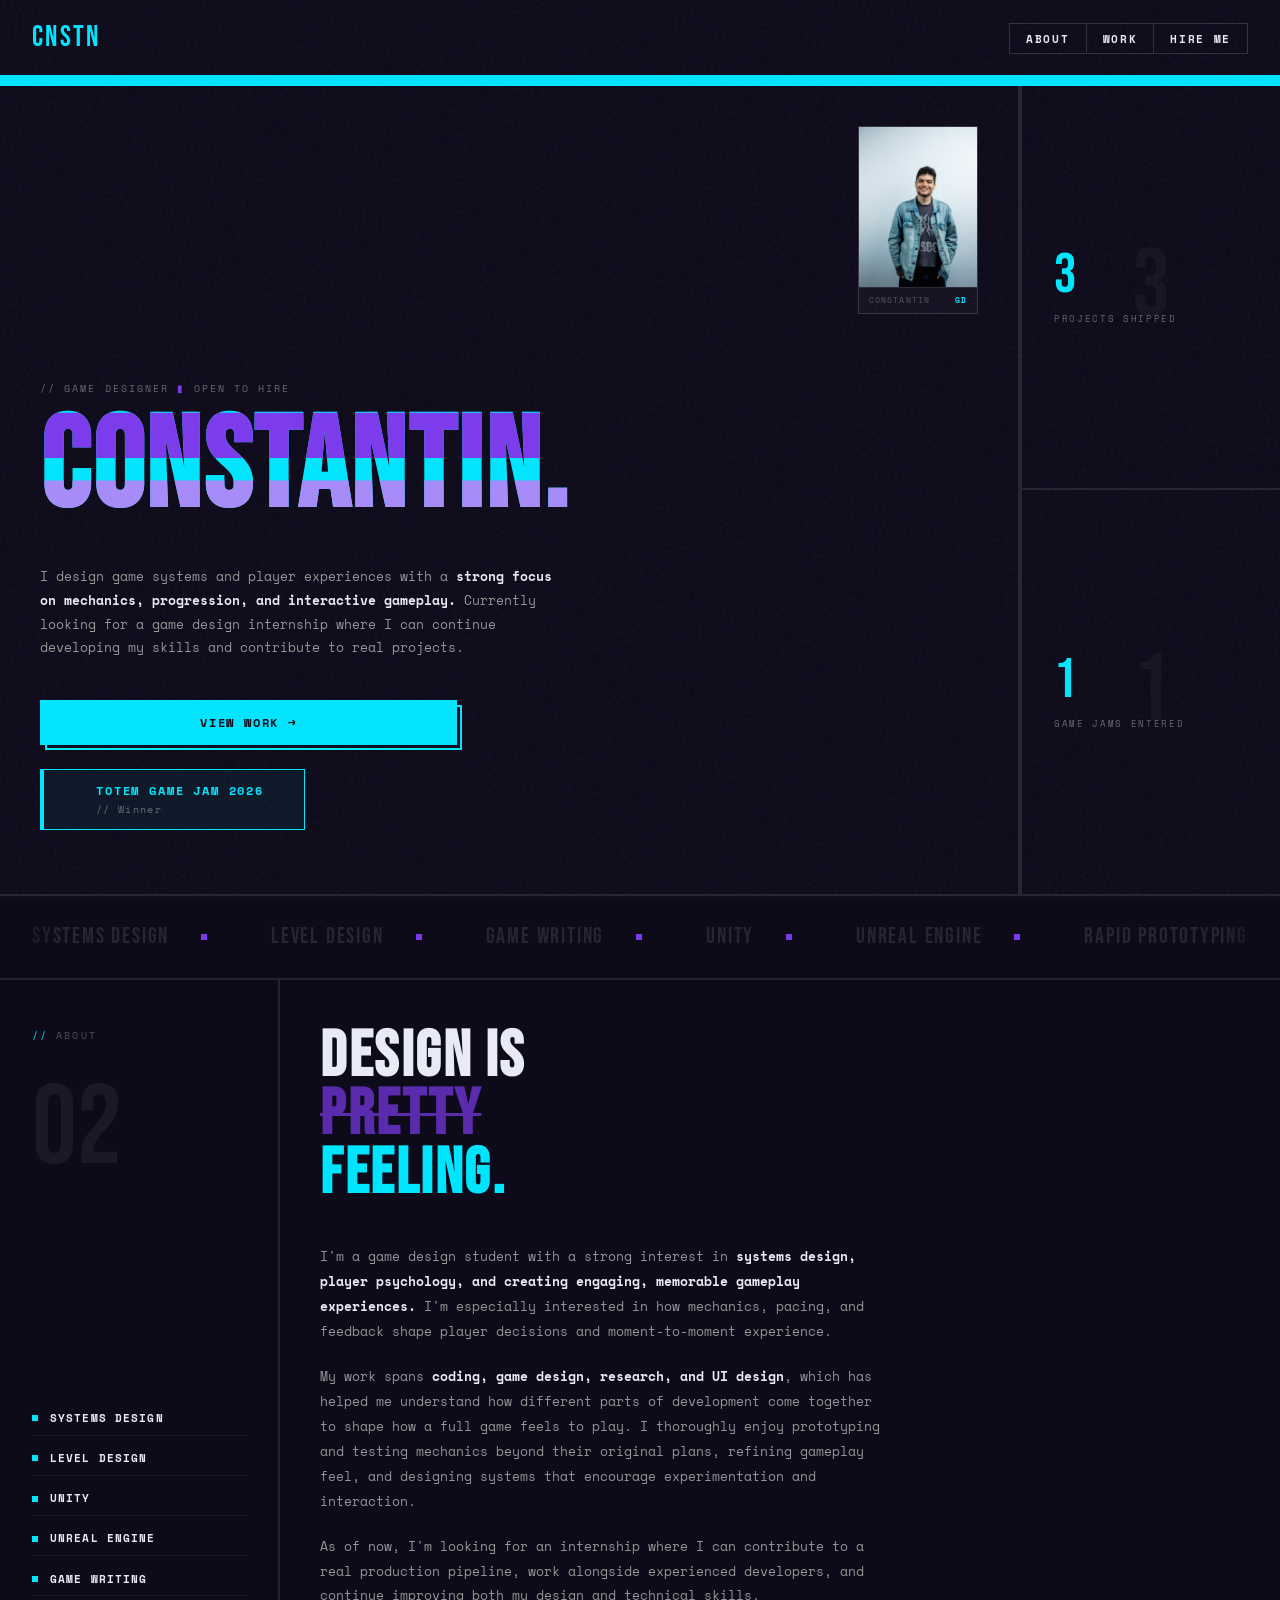
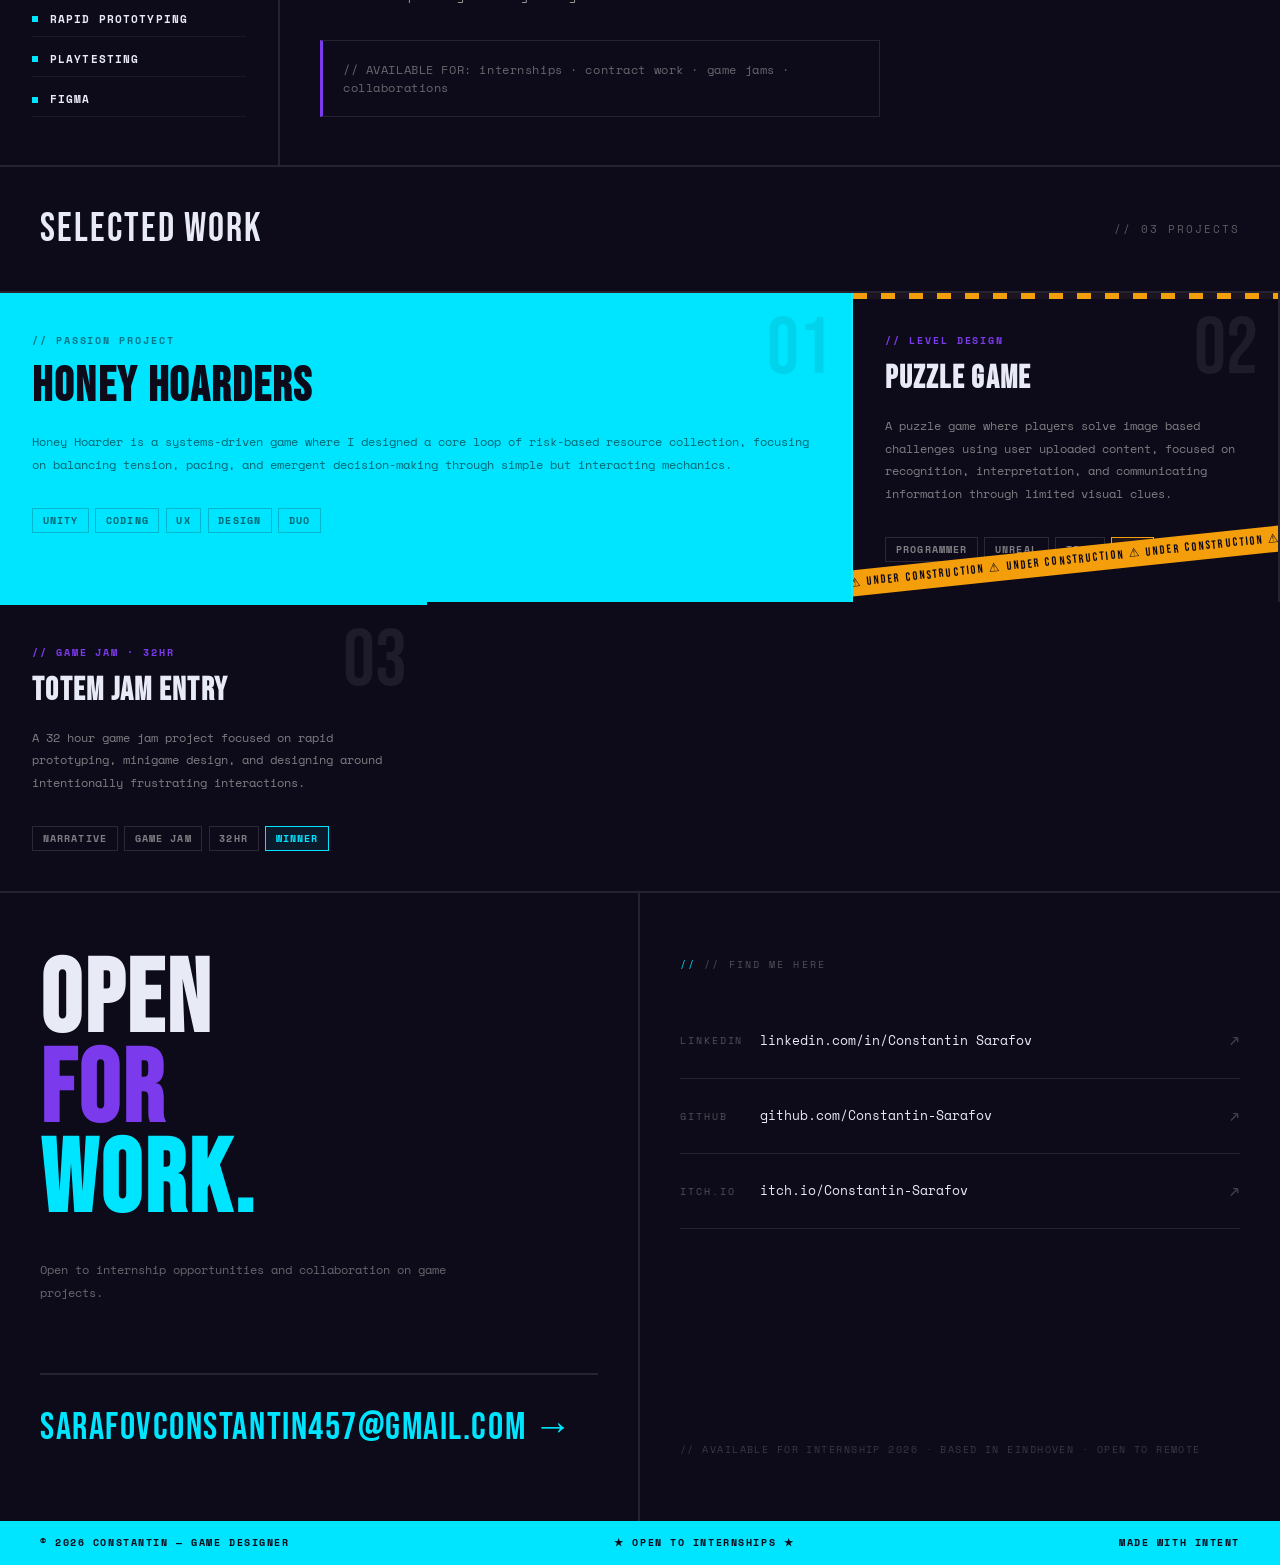
==== commit 68c7104e: "Forgot to add the new index file Forgot to change the file which has the new description" ====
--- a/index.html
+++ b/index.html
@@ -96,7 +96,7 @@
       <span class="glitch" data-text="CONSTANTIN.">CONSTANTIN.</span>
     </h1>
     <p class="hero-desc">
-      I design game systems and player experiences, focusing on mechanics, progression, and interactive gameplay. Currently looking for a game design internship where I can continue developing my skills and contribute to real projects.
+      I design game systems and player experiences with a <strong>strong focus on mechanics, progression, and interactive gameplay.</strong> Currently looking for a game design internship where I can continue developing my skills and contribute to real projects.
     </p>
     <a href="#projects" class="hero-cta">View work →</a>
 
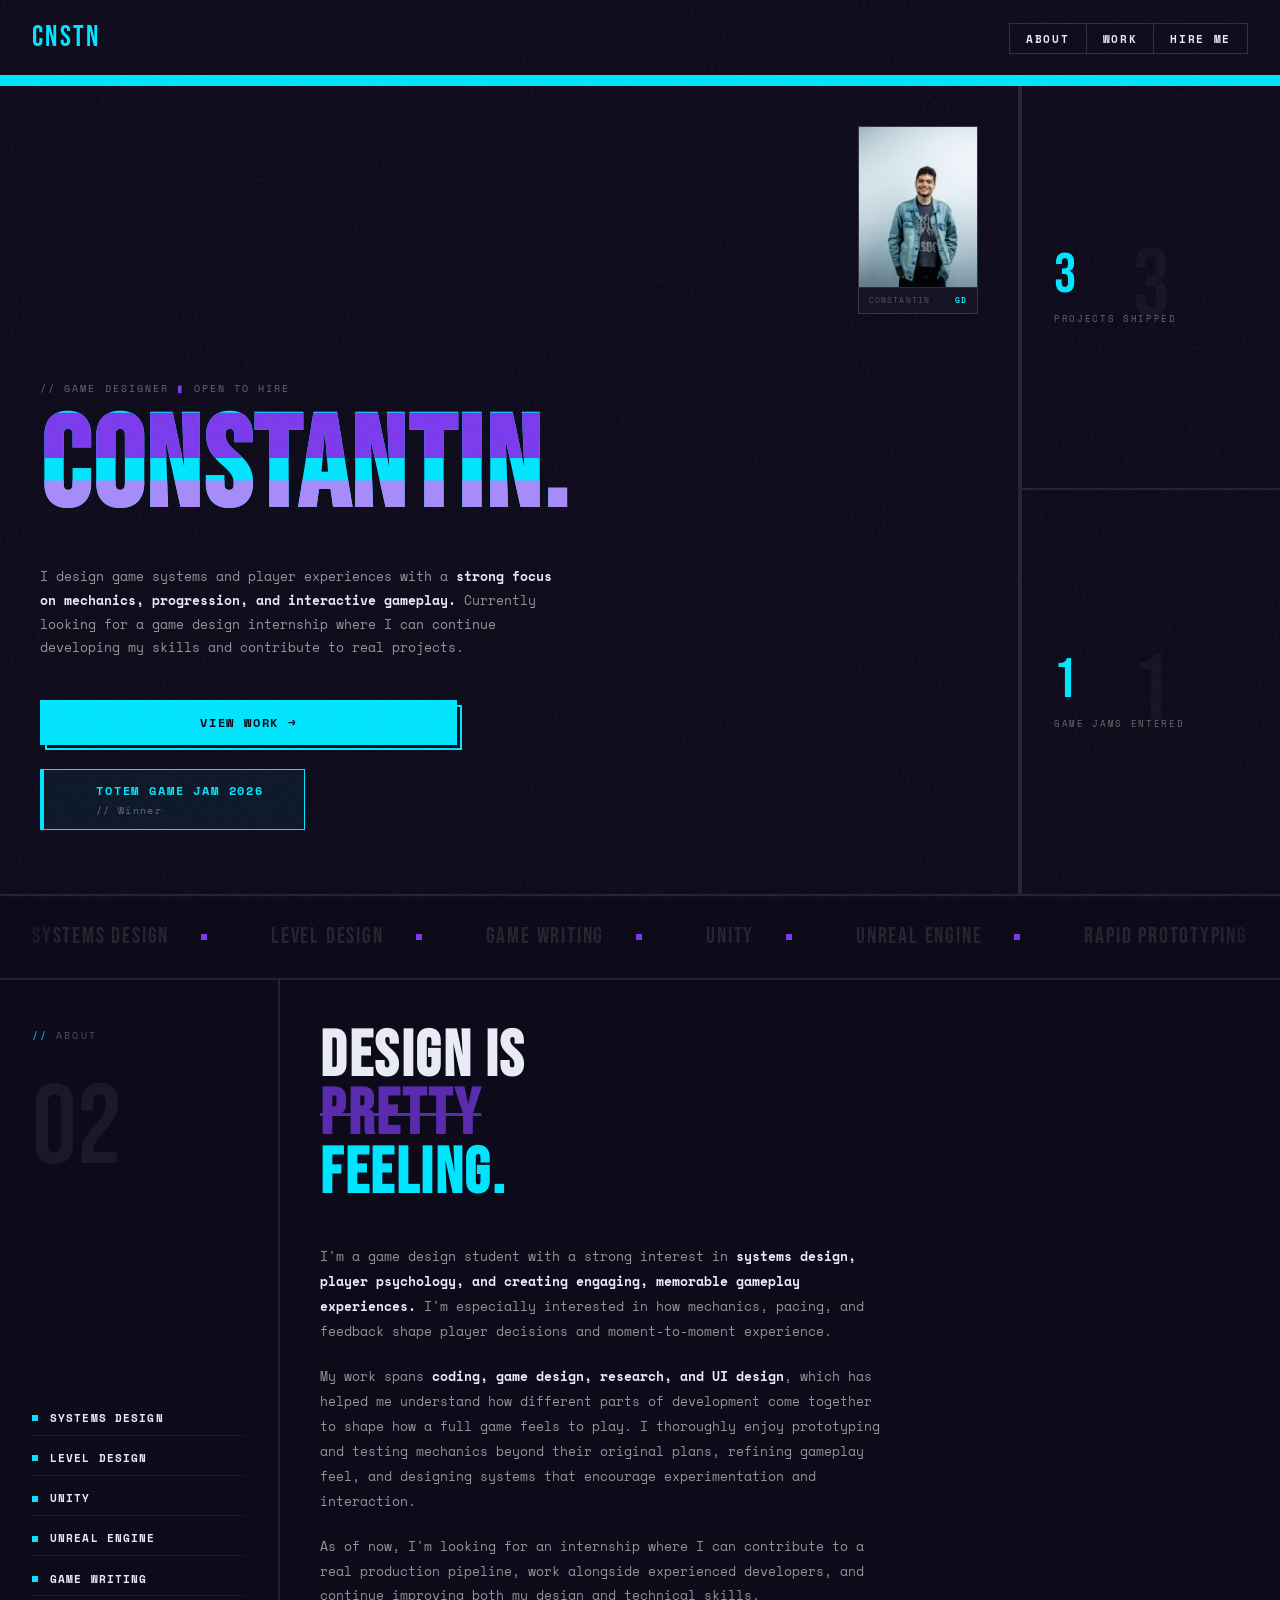
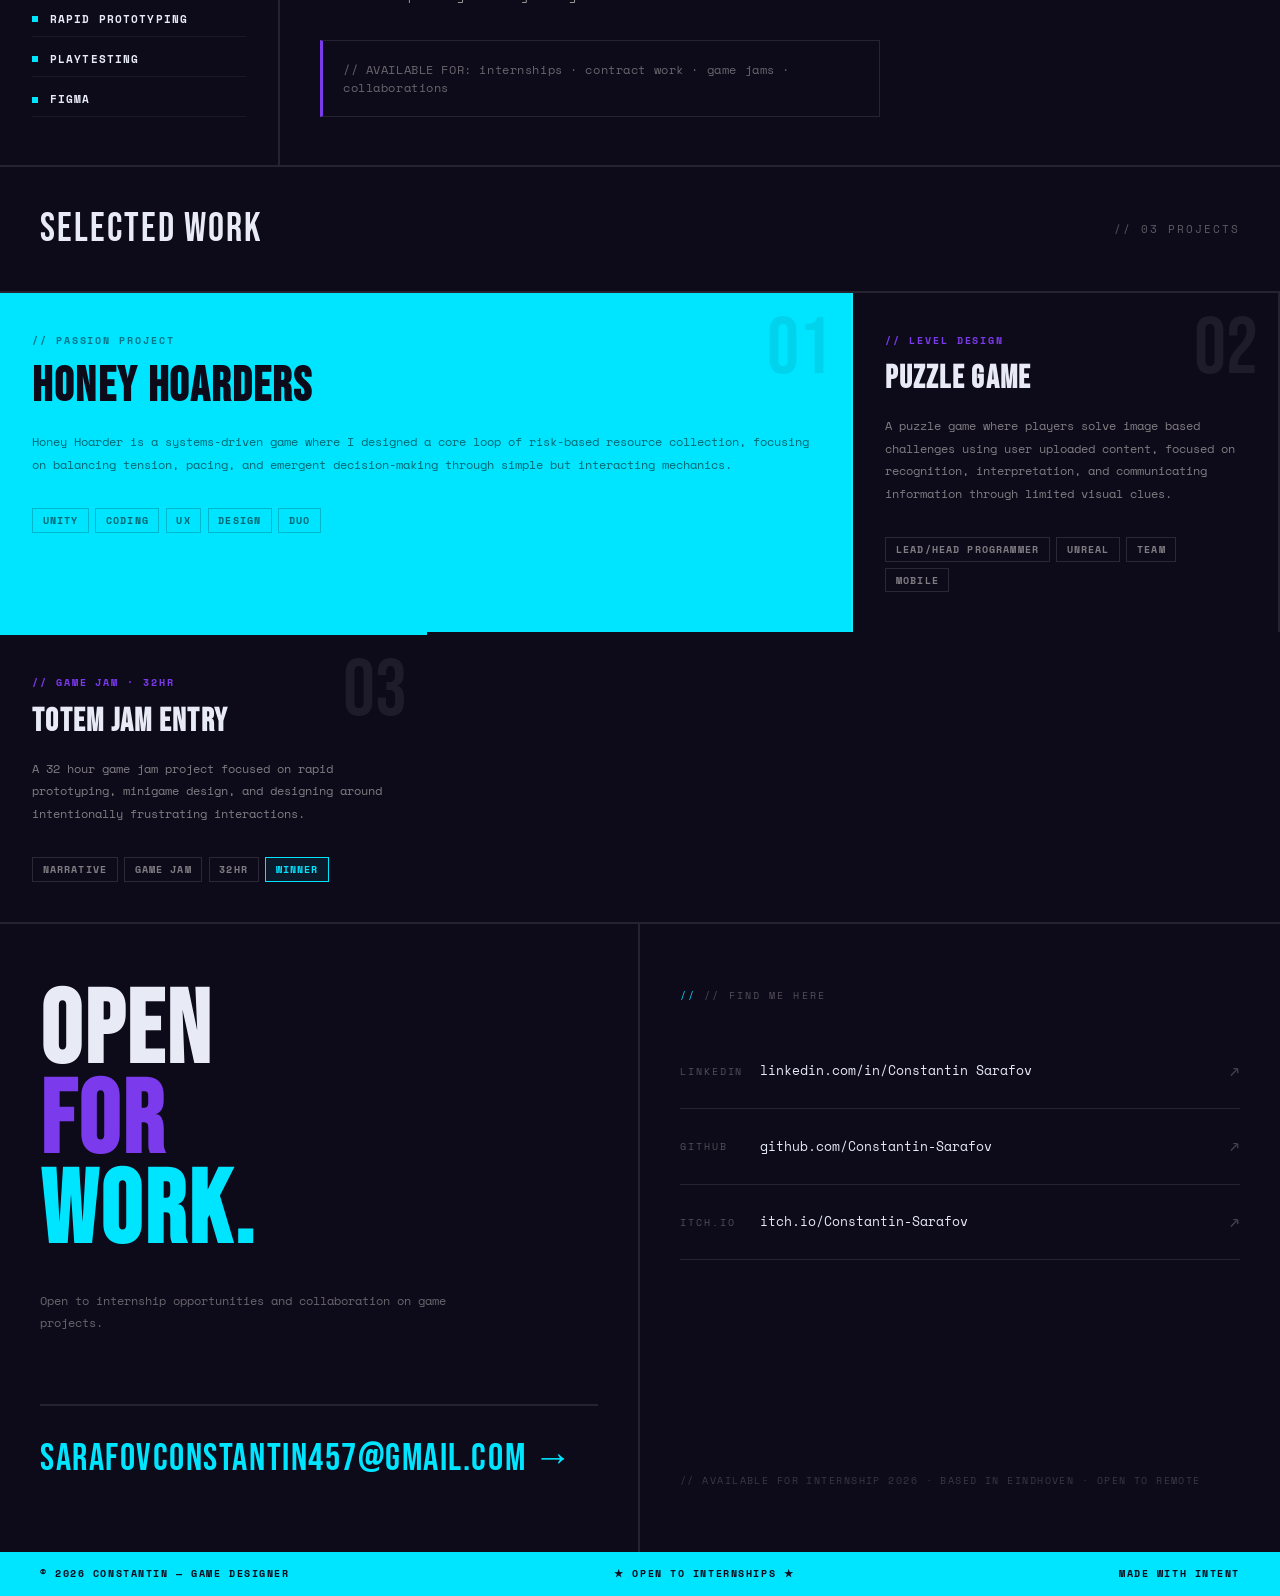
==== commit ce0d3435: "Update index.html" ====
--- a/index.html
+++ b/index.html
@@ -201,16 +201,16 @@
     </div>
 
     <!-- PROJECT 02 — UNDER CONSTRUCTION -->
-    <div class="project-card project-card-wip" onclick="location.href='project-02.html'">
+    <div class="project-card" onclick="location.href='project-02.html'">
       <p class="project-num">02</p>
       <p class="project-type">// Level design</p>
       <h3 class="project-title">Puzzle Game</h3>
       <p class="project-desc">A puzzle game where players solve image based challenges using user uploaded content, focused on recognition, interpretation, and communicating information through limited visual clues.</p>
       <div class="project-tags">
-        <span class="project-tag">Programmer</span>
+        <span class="project-tag">Lead/Head Programmer</span>
         <span class="project-tag">Unreal</span>
         <span class="project-tag">Team</span>
-        <span class="project-tag" style="color:#f59e0b; border-color:#f59e0b; background:rgba(245,158,11,0.08);">WIP</span>
+        <span class="project-tag">Mobile</span>
       </div>
     </div>
 
@@ -362,4 +362,4 @@
 })();
 </script>
 </body>
-</html>+</html>
